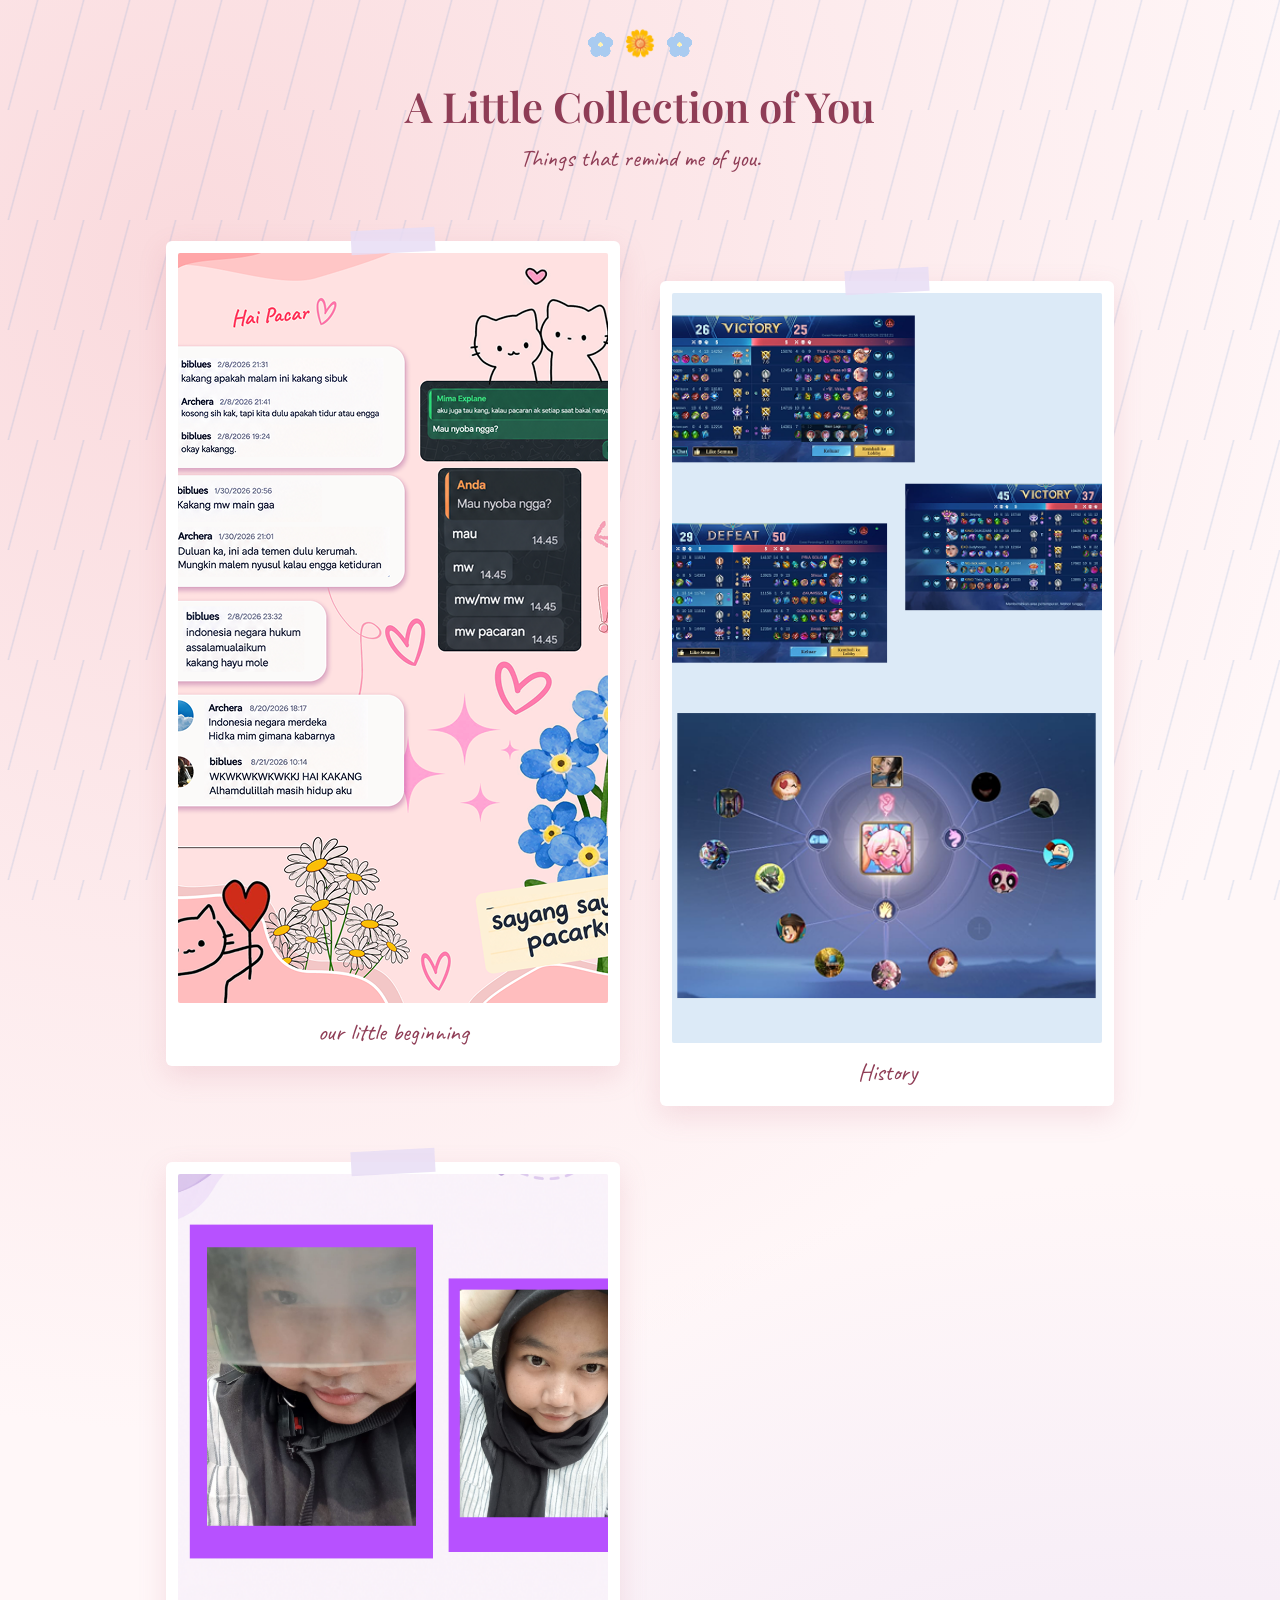
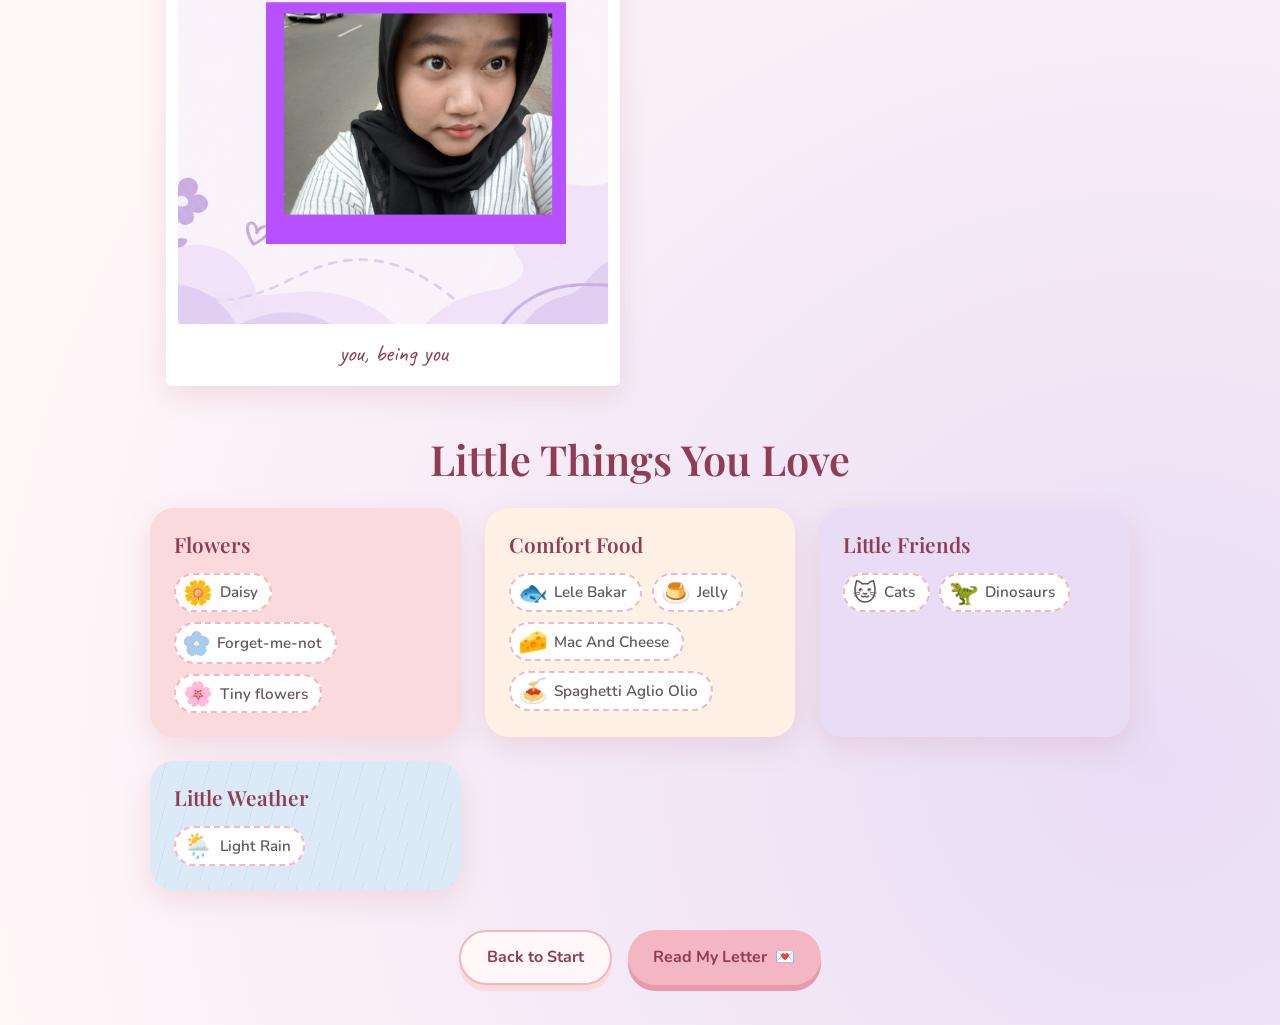
==== gallery.html @ 7f730417 "upload" ====
<!DOCTYPE html>
<html lang="en">
<head>
<meta charset="utf-8">
<meta name="viewport" content="width=device-width, initial-scale=1">
<link rel="preconnect" href="https://fonts.googleapis.com">
<link rel="preconnect" href="https://fonts.gstatic.com" crossorigin>
<link href="https://fonts.googleapis.com/css2?family=Caveat:wght@500;600&family=Nunito:wght@400;600;700&family=Playfair+Display:wght@500;600&display=swap" rel="stylesheet">
<link rel="stylesheet" href="css/style.css">
<title>A Little Collection of You</title>
</head>
<body>
<div class="rain" aria-hidden="true"></div>
<div class="petals" aria-hidden="true">
<span class="petal" style="--x:8%;--d:11s;--delay:0s"></span><span class="petal" style="--x:22%;--d:14s;--delay:3s"></span>
<span class="petal" style="--x:38%;--d:12s;--delay:6s"></span><span class="petal" style="--x:55%;--d:15s;--delay:1s"></span>
<span class="petal" style="--x:68%;--d:10s;--delay:4s"></span><span class="petal" style="--x:80%;--d:13s;--delay:7s"></span>
<span class="petal" style="--x:92%;--d:12s;--delay:2s"></span><span class="petal" style="--x:46%;--d:16s;--delay:9s"></span>
</div>
<main class="page" style="justify-content:flex-start">
  <header class="head wide">
    <div class="flower-row" aria-hidden="true"><span class="fmn"></span><span class="sway">🌼</span><span class="fmn"></span></div>
    <h1 class="title rise">A Little Collection of You</h1>
    <p class="hand rise" style="--t:.4s">Things that remind me of you.</p>
  </header>

  <!-- Ganti foto: taruh file dengan nama yang sama di assets/images/ dan edit caption/alt -->
  <ul class="polaroids wide">
    <li><figure class="polaroid rise" style="--t:.3s"><img src="assets/images/photo-1.png" alt="Foto kenangan pertama (ganti dengan deskripsi foto)" width="600" height="750"><figcaption>our little beginning</figcaption></figure></li>
    <li><figure class="polaroid rise" style="--t:.6s"><img src="assets/images/photo-2.png" alt="Foto kenangan kedua (ganti dengan deskripsi foto)" width="600" height="750"><figcaption>History</figcaption></figure></li>
    <li><figure class="polaroid rise" style="--t:.9s"><img src="assets/images/photo-3.png" alt="Foto kenangan ketiga (ganti dengan deskripsi foto)" width="600" height="750"><figcaption>you, being you</figcaption></figure></li>
    <!-- <li><figure class="polaroid rise" style="--t:1.2s"><img src="assets/images/photo-4.jpg" alt="Foto kenangan keempat (ganti dengan deskripsi foto)" width="600" height="750"><figcaption>my favorite day</figcaption></figure></li> -->
  </ul>

  <section class="wide" aria-labelledby="loves">
    <h2 id="loves" class="title" style="text-align:center;margin-bottom:var(--s3)">Little Things You Love</h2>
    <div class="loves">
      <article class="love flowers">
        <h3>Flowers</h3>
        <ul class="stickers">
          <li class="sticker"><span class="em">🌼</span>Daisy</li>
          <li class="sticker"><span class="fmn"></span>Forget-me-not</li>
          <li class="sticker"><span class="em">🌸</span>Tiny flowers</li>
        </ul>
      </article>
      <article class="love food">
        <h3>Comfort Food</h3>
        <ul class="stickers">
          <li class="sticker"><span class="em">🐟</span>Lele Bakar</li>
          <li class="sticker"><span class="em">🍮</span>Jelly</li>
          <li class="sticker"><span class="em">🧀</span>Mac And Cheese</li>
          <li class="sticker"><span class="em">🍝</span>Spaghetti Aglio Olio</li>
        </ul>
      </article>
      <article class="love friends">
        <h3>Little Friends</h3>
        <ul class="stickers">
          <li class="sticker"><span class="em">🐱</span>Cats</li>
          <li class="sticker"><span class="em">🦖</span>Dinosaurs</li>
        </ul>
      </article>
      <article class="love weather">
        <div class="mini-rain" aria-hidden="true"></div>
        <h3>Little Weather</h3>
        <ul class="stickers">
          <li class="sticker"><span class="em">🌦️</span>Light Rain</li>
        </ul>
      </article>
    </div>
  </section>

  <nav class="nav" aria-label="Page navigation">
    <a class="btn ghost" href="index.html">Back to Start</a>
    <a class="btn" href="letter.html">Read My Letter <span class="heart" aria-hidden="true">💌</span></a>
  </nav>
</main>
</body>
</html>
---- css/style.css ----
/* A Little Garden of Love — style.css (HTML + CSS only) */
:root{
  --bg:#FFF7F8; --pink:#F4B6C2; --soft:#FADADD; --cream:#FFF1E6;
  --lav:#E8DDF5; --blue:#DCEAF7; --sage:#DDE8D5; --text:#66545B; --rose:#8F3D56;
  --f-head:"Playfair Display",Georgia,serif;
  --f-body:"Nunito",system-ui,-apple-system,"Segoe UI",sans-serif;
  --f-hand:"Caveat","Segoe Print","Comic Sans MS",cursive;
  --s1:.5rem; --s2:1rem; --s3:1.5rem; --s4:2.5rem; --radius:24px;
  --shadow:0 10px 28px rgba(201,111,134,.18);
}
*,*::before,*::after{box-sizing:border-box}
html{scroll-behavior:smooth}
body{margin:0;min-height:100dvh;font-family:var(--f-body);color:var(--text);line-height:1.6;
  background:radial-gradient(circle at 15% 10%,var(--soft),transparent 45%),
             radial-gradient(circle at 90% 90%,var(--lav),transparent 45%),var(--bg);
  overflow-x:hidden}
h1,h2,h3{font-family:var(--f-head);font-weight:600;line-height:1.2;margin:0 0 var(--s1)}
p{margin:0 0 var(--s2)}
a{color:var(--rose)}
:focus-visible{outline:3px solid var(--rose);outline-offset:3px;border-radius:8px}
.hand{font-family:var(--f-hand);font-size:1.5rem;color:var(--rose)}

/* ---------- Layout ---------- */
.page{position:relative;z-index:1;min-height:100dvh;display:flex;flex-direction:column;align-items:center;
  justify-content:center;padding:var(--s3) var(--s2) var(--s4);gap:var(--s3)}
.card{position:relative;width:min(100%,640px);padding:var(--s4) var(--s3);text-align:center;
  background:var(--cream);border:3px solid var(--pink);border-radius:var(--radius);box-shadow:var(--shadow);
  background-image:repeating-linear-gradient(45deg,rgba(255,255,255,.35) 0 2px,transparent 2px 6px)}
.card::after{content:"";position:absolute;inset:8px;border:2px dashed var(--soft);border-radius:calc(var(--radius) - 8px);pointer-events:none}
.card>*{position:relative;z-index:1}

/* ---------- Flowers ---------- */
.fmn{display:inline-block;width:1.7rem;aspect-ratio:1;flex:none;
  background:radial-gradient(circle at 50% 50%,#FFF3B0 0 11%,transparent 12%),
    radial-gradient(circle at 50% 24%,#A9CBF0 0 21%,transparent 22%),
    radial-gradient(circle at 76% 43%,#A9CBF0 0 21%,transparent 22%),
    radial-gradient(circle at 66% 74%,#A9CBF0 0 21%,transparent 22%),
    radial-gradient(circle at 34% 74%,#A9CBF0 0 21%,transparent 22%),
    radial-gradient(circle at 24% 43%,#A9CBF0 0 21%,transparent 22%)}
.flower-row{display:flex;justify-content:center;align-items:center;gap:.6rem;font-size:1.6rem;margin:0 0 var(--s2)}
.corner{position:absolute;z-index:2;font-size:2rem;line-height:1;display:flex;gap:2px;transform-origin:50% 100%}
.corner.tl{top:-14px;left:-6px}.corner.tr{top:-14px;right:-6px}
.corner.bl{bottom:-12px;left:-6px}.corner.br{bottom:-12px;right:-6px}
.sway{animation:sway 5s ease-in-out infinite;transform-origin:50% 100%}
.float{animation:float 6s ease-in-out infinite}
.wiggle{animation:wiggle 4s ease-in-out infinite}
.deco{display:inline-block;font-size:1.8rem}

/* ---------- Text & buttons ---------- */
.kicker{font-family:var(--f-hand);font-size:1.6rem;color:var(--rose)}
.title{font-size:clamp(1.7rem,6.5vw,2.6rem);color:var(--rose)}
.lead{font-size:1.05rem;max-width:34ch;margin-inline:auto}
.btn{display:inline-flex;align-items:center;gap:.5rem;margin-top:var(--s2);padding:.8rem 1.6rem;
  background:var(--pink);color:var(--rose);font-weight:700;text-decoration:none;border-radius:999px;
  box-shadow:0 6px 0 #e79aab;transition:transform .25s,box-shadow .25s}
.btn:hover,.btn:focus-visible{transform:translateY(-4px);box-shadow:0 10px 0 #e79aab}
.btn .heart{display:inline-block;animation:beat 1.6s ease-in-out infinite}
.btn.ghost{background:var(--bg);box-shadow:0 6px 0 var(--soft);border:2px solid var(--pink)}
.nav{display:flex;flex-wrap:wrap;gap:var(--s2);justify-content:center}

/* ---------- Gallery ---------- */
.wide{width:min(100%,980px)}
.head{text-align:center}
.polaroids{display:grid;gap:var(--s4) var(--s3);grid-template-columns:1fr;padding:var(--s3) var(--s2);margin:0;list-style:none}
.polaroid{--r:-2deg;position:relative;margin:0;padding:12px 12px 14px;background:#fff;border-radius:6px;
  box-shadow:var(--shadow);transform:rotate(var(--r));transition:transform .3s,box-shadow .3s}
.polaroids li:nth-child(even) .polaroid{--r:2.5deg}.polaroids li:nth-child(3) .polaroid{--r:-1deg}.polaroids li:nth-child(4) .polaroid{--r:3deg}
.polaroid:hover{transform:rotate(var(--r)) translateY(-8px);box-shadow:0 16px 34px rgba(201,111,134,.28)}
.polaroid::before{content:"";position:absolute;top:-12px;left:50%;width:84px;height:24px;translate:-50% 0;
  background:rgba(232,221,245,.85);transform:rotate(-3deg)}
.polaroid img{display:block;width:100%;aspect-ratio:4/5;object-fit:cover;background:var(--soft);border-radius:2px}
.polaroid figcaption{font-family:var(--f-hand);font-size:1.5rem;text-align:center;padding-top:10px;color:var(--rose)}
.loves{display:grid;gap:var(--s3);grid-template-columns:repeat(auto-fit,minmax(250px,1fr))}
.love{position:relative;padding:var(--s3);border-radius:var(--radius);box-shadow:var(--shadow);overflow:hidden;transition:transform .3s}
.love:hover{transform:translateY(-6px)}
.love h3{font-size:1.3rem;color:var(--rose);position:relative}
.love.flowers{background:var(--soft)}.love.food{background:var(--cream)}
.love.friends{background:var(--lav)}.love.weather{background:var(--blue)}
.stickers{position:relative;display:flex;flex-wrap:wrap;gap:.6rem;list-style:none;margin:var(--s2) 0 0;padding:0}
.sticker{display:flex;align-items:center;gap:.4rem;padding:.35rem .8rem .35rem .45rem;background:#fff;
  border:2px dashed var(--pink);border-radius:999px;font-weight:600;font-size:.95rem}
.sticker .em{font-size:1.5rem;line-height:1}
.love .sticker:nth-child(odd){animation:wiggle 5s ease-in-out infinite}
.love .sticker:nth-child(even){animation:wiggle 6s ease-in-out -2s infinite}
.mini-rain{position:absolute;inset:0;opacity:.5;pointer-events:none;
  background:linear-gradient(105deg,transparent 48%,rgba(120,160,210,.45) 50%,transparent 52%) 0 0/22px 40px;
  animation:rain 1.2s linear infinite}

/* ---------- Letter ---------- */
.letter{width:min(100%,640px);text-align:left;padding:var(--s3) var(--s2) var(--s3) 3.2rem;background-color:#fffdf9;
  background-image:repeating-linear-gradient(transparent 0 33px,rgba(169,203,240,.55) 33px 34px);
  line-height:34px;border-radius:var(--radius);border:3px solid var(--pink);box-shadow:var(--shadow);position:relative}
.letter::before{content:"";position:absolute;top:0;bottom:0;left:2.4rem;border-left:2px solid rgba(244,182,194,.8)}
.letter h1{font-size:clamp(1.6rem,6vw,2.3rem);line-height:1.3;color:var(--rose);text-align:center;margin:0 0 var(--s1)}
.letter .body{font-family:var(--f-hand);font-size:1.45rem}
.letter .body p{margin:0}
.sign{font-family:var(--f-hand);font-size:1.7rem;color:var(--rose);margin-top:var(--s2)}
.perch{position:absolute;font-size:2rem;line-height:1}
.perch.cat{top:-26px;right:18px}.perch.dino{bottom:-22px;left:22px}

/* ---------- Background effects ---------- */
.rain{position:fixed;inset:0;z-index:0;pointer-events:none;opacity:.4;
  background:linear-gradient(105deg,transparent 48%,rgba(120,160,210,.5) 50%,transparent 52%) 0 0/46px 110px;
  animation:rain 1.8s linear infinite}
.petals{position:fixed;inset:0;z-index:0;pointer-events:none;overflow:hidden}
.petal{position:absolute;top:-6%;left:var(--x);width:12px;height:16px;background:var(--pink);
  border-radius:80% 0 80% 0;opacity:.8;animation:fall var(--d) linear var(--delay) infinite}
.petal:nth-child(3n){background:var(--lav)}.petal:nth-child(4n){background:var(--soft);width:9px;height:12px}

/* ---------- Entrance ---------- */
.rise{opacity:0;animation:rise .9s ease forwards;animation-delay:var(--t,0s)}

/* ---------- Keyframes ---------- */
@keyframes sway{0%,100%{transform:rotate(-6deg)}50%{transform:rotate(6deg)}}
@keyframes float{0%,100%{transform:translateY(0)}50%{transform:translateY(-10px)}}
@keyframes wiggle{0%,100%{transform:rotate(-3deg)}50%{transform:rotate(3deg)}}
@keyframes beat{0%,100%{transform:scale(1)}50%{transform:scale(1.25)}}
@keyframes rise{from{opacity:0;transform:translateY(14px)}to{opacity:1;transform:none}}
@keyframes rain{to{background-position:-23px 110px}}
@keyframes fall{0%{transform:translate(0,0) rotate(0)}50%{transform:translate(30px,55vh) rotate(180deg)}
  100%{transform:translate(-20px,112vh) rotate(360deg)}}

/* ---------- Larger screens ---------- */
@media (min-width:640px){
  .card{padding:3.5rem 3rem}
  .polaroids{grid-template-columns:repeat(2,1fr)}
  .polaroids li:nth-child(even){margin-top:var(--s4)}
  .letter{padding:var(--s4) var(--s4) var(--s4) 4.6rem}
  .letter::before{left:3.6rem}
}
@media (min-width:960px){.polaroids{gap:3.5rem 2.5rem}}

/* ---------- Reduced motion ---------- */
@media (prefers-reduced-motion:reduce){
  *,*::before,*::after{animation:none!important;transition:none!important}
  .rise{opacity:1}.petals,.rain,.mini-rain{display:none}
}
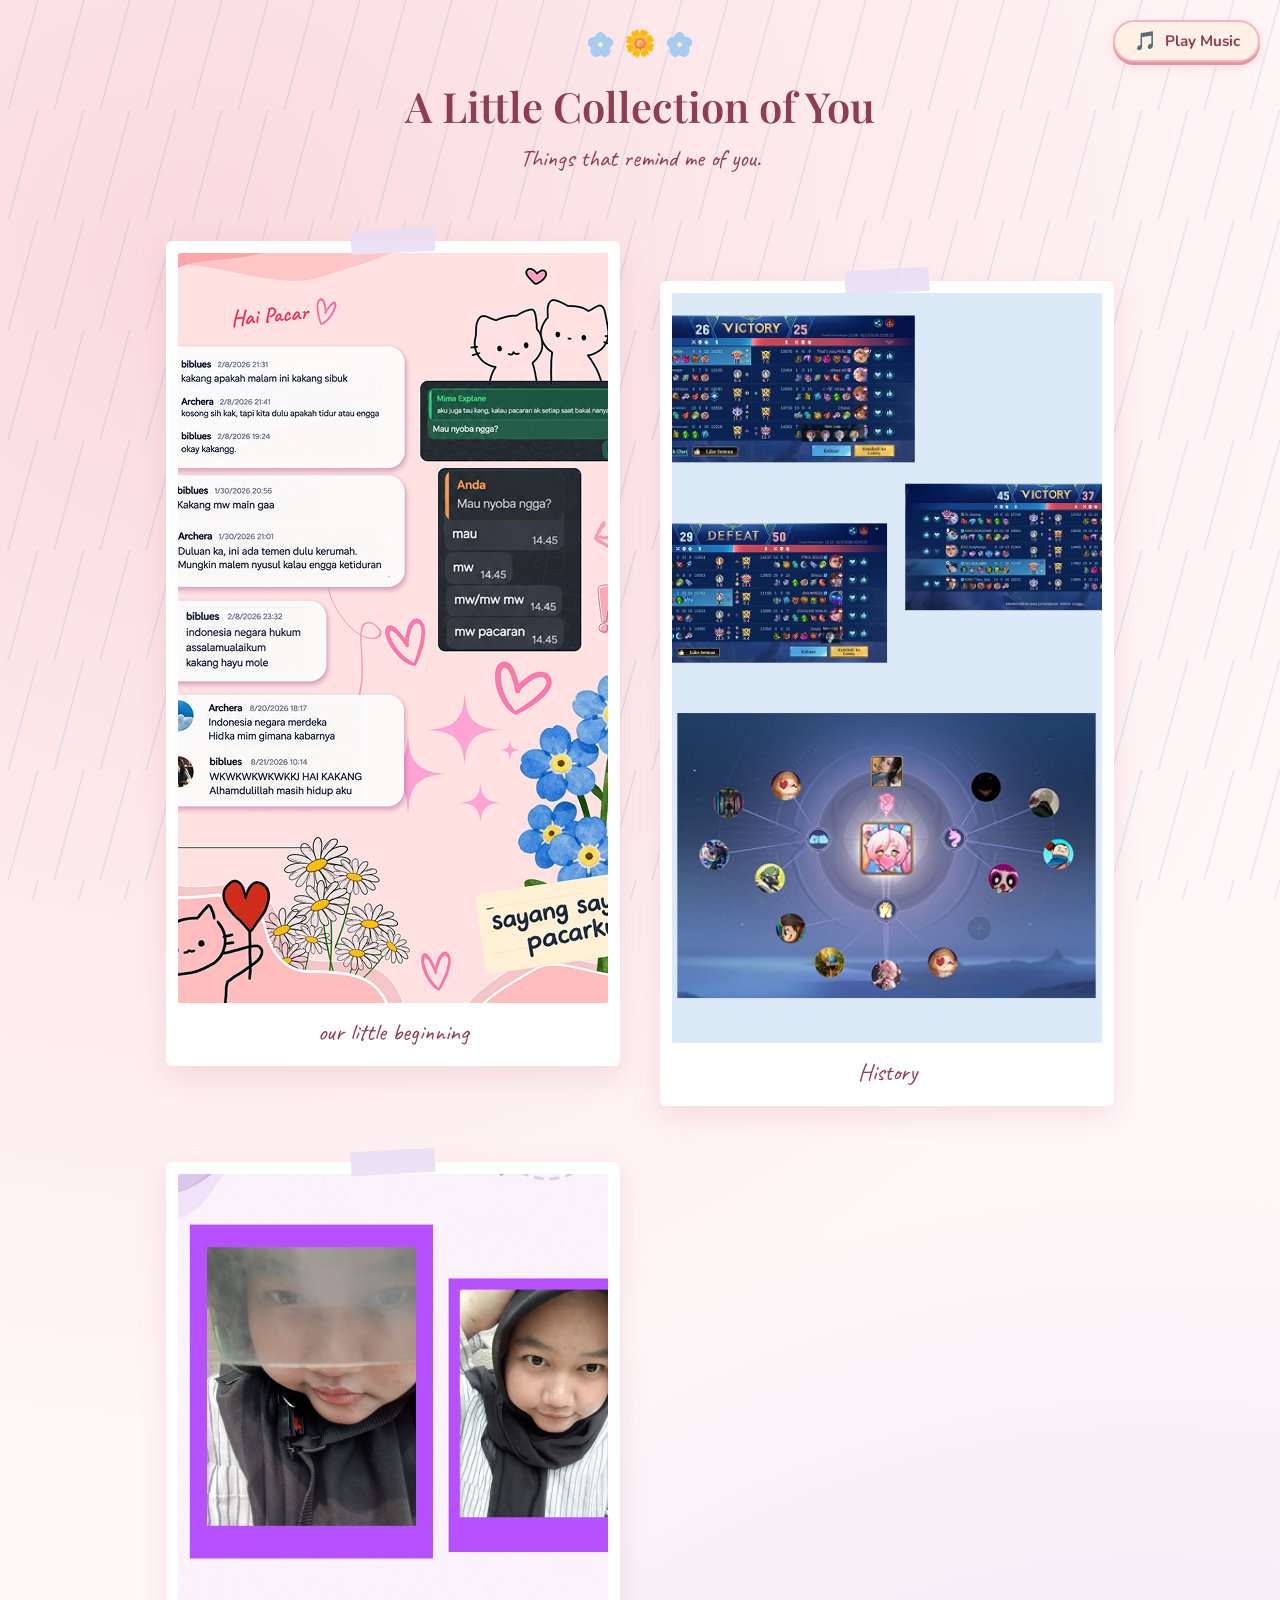
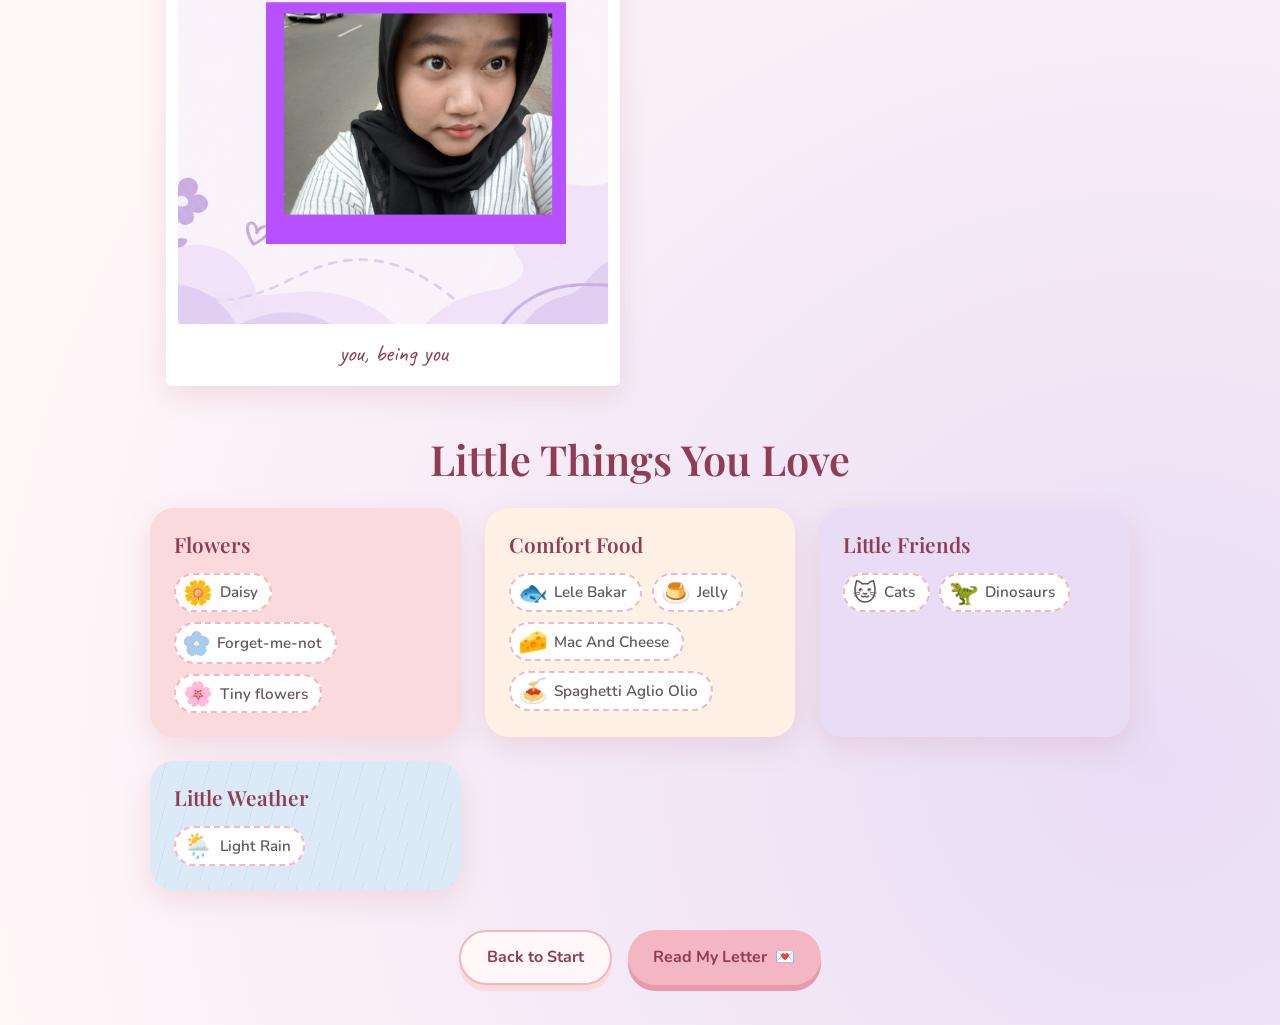
==== commit 993de1b3: "music" ====
--- a/gallery.html
+++ b/gallery.html
@@ -1,78 +1,86 @@
 <!DOCTYPE html>
 <html lang="en">
-<head>
-<meta charset="utf-8">
-<meta name="viewport" content="width=device-width, initial-scale=1">
-<link rel="preconnect" href="https://fonts.googleapis.com">
-<link rel="preconnect" href="https://fonts.gstatic.com" crossorigin>
-<link href="https://fonts.googleapis.com/css2?family=Caveat:wght@500;600&family=Nunito:wght@400;600;700&family=Playfair+Display:wght@500;600&display=swap" rel="stylesheet">
-<link rel="stylesheet" href="css/style.css">
-<title>A Little Collection of You</title>
-</head>
-<body>
-<div class="rain" aria-hidden="true"></div>
-<div class="petals" aria-hidden="true">
-<span class="petal" style="--x:8%;--d:11s;--delay:0s"></span><span class="petal" style="--x:22%;--d:14s;--delay:3s"></span>
-<span class="petal" style="--x:38%;--d:12s;--delay:6s"></span><span class="petal" style="--x:55%;--d:15s;--delay:1s"></span>
-<span class="petal" style="--x:68%;--d:10s;--delay:4s"></span><span class="petal" style="--x:80%;--d:13s;--delay:7s"></span>
-<span class="petal" style="--x:92%;--d:12s;--delay:2s"></span><span class="petal" style="--x:46%;--d:16s;--delay:9s"></span>
-</div>
-<main class="page" style="justify-content:flex-start">
-  <header class="head wide">
-    <div class="flower-row" aria-hidden="true"><span class="fmn"></span><span class="sway">🌼</span><span class="fmn"></span></div>
-    <h1 class="title rise">A Little Collection of You</h1>
-    <p class="hand rise" style="--t:.4s">Things that remind me of you.</p>
-  </header>
+  <head>
+    <meta charset="utf-8">
+    <meta name="viewport" content="width=device-width, initial-scale=1">
+    <link rel="preconnect" href="https://fonts.googleapis.com">
+    <link rel="preconnect" href="https://fonts.gstatic.com" crossorigin>
+    <link href="https://fonts.googleapis.com/css2?family=Caveat:wght@500;600&family=Nunito:wght@400;600;700&family=Playfair+Display:wght@500;600&display=swap" rel="stylesheet">
+    <link rel="stylesheet" href="css/style.css">
+    <title>A Little Collection of You</title>
+  </head>
+  <body>
+    <audio id="backgroundMusic" loop preload="auto">
+        <source src="assets/music/background-music.mp3" type="audio/mpeg">
+    </audio>
+    <button id="musicButton" class="music-toggle" type="button" aria-label="Play background music">
+      <span class="music-icon" aria-hidden="true">🎵</span>
+      <span class="music-label">Play Music</span>
+    </button>
+    <div class="rain" aria-hidden="true"></div>
+    <div class="petals" aria-hidden="true">
+    <span class="petal" style="--x:8%;--d:11s;--delay:0s"></span><span class="petal" style="--x:22%;--d:14s;--delay:3s"></span>
+    <span class="petal" style="--x:38%;--d:12s;--delay:6s"></span><span class="petal" style="--x:55%;--d:15s;--delay:1s"></span>
+    <span class="petal" style="--x:68%;--d:10s;--delay:4s"></span><span class="petal" style="--x:80%;--d:13s;--delay:7s"></span>
+    <span class="petal" style="--x:92%;--d:12s;--delay:2s"></span><span class="petal" style="--x:46%;--d:16s;--delay:9s"></span>
+    </div>
+    <main class="page" style="justify-content:flex-start">
+      <header class="head wide">
+        <div class="flower-row" aria-hidden="true"><span class="fmn"></span><span class="sway">🌼</span><span class="fmn"></span></div>
+        <h1 class="title rise">A Little Collection of You</h1>
+        <p class="hand rise" style="--t:.4s">Things that remind me of you.</p>
+      </header>
 
-  <!-- Ganti foto: taruh file dengan nama yang sama di assets/images/ dan edit caption/alt -->
-  <ul class="polaroids wide">
-    <li><figure class="polaroid rise" style="--t:.3s"><img src="assets/images/photo-1.png" alt="Foto kenangan pertama (ganti dengan deskripsi foto)" width="600" height="750"><figcaption>our little beginning</figcaption></figure></li>
-    <li><figure class="polaroid rise" style="--t:.6s"><img src="assets/images/photo-2.png" alt="Foto kenangan kedua (ganti dengan deskripsi foto)" width="600" height="750"><figcaption>History</figcaption></figure></li>
-    <li><figure class="polaroid rise" style="--t:.9s"><img src="assets/images/photo-3.png" alt="Foto kenangan ketiga (ganti dengan deskripsi foto)" width="600" height="750"><figcaption>you, being you</figcaption></figure></li>
-    <!-- <li><figure class="polaroid rise" style="--t:1.2s"><img src="assets/images/photo-4.jpg" alt="Foto kenangan keempat (ganti dengan deskripsi foto)" width="600" height="750"><figcaption>my favorite day</figcaption></figure></li> -->
-  </ul>
+      <!-- Ganti foto: taruh file dengan nama yang sama di assets/images/ dan edit caption/alt -->
+      <ul class="polaroids wide">
+        <li><figure class="polaroid rise" style="--t:.3s"><img src="assets/images/photo-1.png" alt="Foto kenangan pertama (ganti dengan deskripsi foto)" width="600" height="750"><figcaption>our little beginning</figcaption></figure></li>
+        <li><figure class="polaroid rise" style="--t:.6s"><img src="assets/images/photo-2.png" alt="Foto kenangan kedua (ganti dengan deskripsi foto)" width="600" height="750"><figcaption>History</figcaption></figure></li>
+        <li><figure class="polaroid rise" style="--t:.9s"><img src="assets/images/photo-3.png" alt="Foto kenangan ketiga (ganti dengan deskripsi foto)" width="600" height="750"><figcaption>you, being you</figcaption></figure></li>
+        <!-- <li><figure class="polaroid rise" style="--t:1.2s"><img src="assets/images/photo-4.jpg" alt="Foto kenangan keempat (ganti dengan deskripsi foto)" width="600" height="750"><figcaption>my favorite day</figcaption></figure></li> -->
+      </ul>
 
-  <section class="wide" aria-labelledby="loves">
-    <h2 id="loves" class="title" style="text-align:center;margin-bottom:var(--s3)">Little Things You Love</h2>
-    <div class="loves">
-      <article class="love flowers">
-        <h3>Flowers</h3>
-        <ul class="stickers">
-          <li class="sticker"><span class="em">🌼</span>Daisy</li>
-          <li class="sticker"><span class="fmn"></span>Forget-me-not</li>
-          <li class="sticker"><span class="em">🌸</span>Tiny flowers</li>
-        </ul>
-      </article>
-      <article class="love food">
-        <h3>Comfort Food</h3>
-        <ul class="stickers">
-          <li class="sticker"><span class="em">🐟</span>Lele Bakar</li>
-          <li class="sticker"><span class="em">🍮</span>Jelly</li>
-          <li class="sticker"><span class="em">🧀</span>Mac And Cheese</li>
-          <li class="sticker"><span class="em">🍝</span>Spaghetti Aglio Olio</li>
-        </ul>
-      </article>
-      <article class="love friends">
-        <h3>Little Friends</h3>
-        <ul class="stickers">
-          <li class="sticker"><span class="em">🐱</span>Cats</li>
-          <li class="sticker"><span class="em">🦖</span>Dinosaurs</li>
-        </ul>
-      </article>
-      <article class="love weather">
-        <div class="mini-rain" aria-hidden="true"></div>
-        <h3>Little Weather</h3>
-        <ul class="stickers">
-          <li class="sticker"><span class="em">🌦️</span>Light Rain</li>
-        </ul>
-      </article>
-    </div>
-  </section>
+      <section class="wide" aria-labelledby="loves">
+        <h2 id="loves" class="title" style="text-align:center;margin-bottom:var(--s3)">Little Things You Love</h2>
+        <div class="loves">
+          <article class="love flowers">
+            <h3>Flowers</h3>
+            <ul class="stickers">
+              <li class="sticker"><span class="em">🌼</span>Daisy</li>
+              <li class="sticker"><span class="fmn"></span>Forget-me-not</li>
+              <li class="sticker"><span class="em">🌸</span>Tiny flowers</li>
+            </ul>
+          </article>
+          <article class="love food">
+            <h3>Comfort Food</h3>
+            <ul class="stickers">
+              <li class="sticker"><span class="em">🐟</span>Lele Bakar</li>
+              <li class="sticker"><span class="em">🍮</span>Jelly</li>
+              <li class="sticker"><span class="em">🧀</span>Mac And Cheese</li>
+              <li class="sticker"><span class="em">🍝</span>Spaghetti Aglio Olio</li>
+            </ul>
+          </article>
+          <article class="love friends">
+            <h3>Little Friends</h3>
+            <ul class="stickers">
+              <li class="sticker"><span class="em">🐱</span>Cats</li>
+              <li class="sticker"><span class="em">🦖</span>Dinosaurs</li>
+            </ul>
+          </article>
+          <article class="love weather">
+            <div class="mini-rain" aria-hidden="true"></div>
+            <h3>Little Weather</h3>
+            <ul class="stickers">
+              <li class="sticker"><span class="em">🌦️</span>Light Rain</li>
+            </ul>
+          </article>
+        </div>
+      </section>
 
-  <nav class="nav" aria-label="Page navigation">
-    <a class="btn ghost" href="index.html">Back to Start</a>
-    <a class="btn" href="letter.html">Read My Letter <span class="heart" aria-hidden="true">💌</span></a>
-  </nav>
-</main>
-</body>
-</html>
+      <nav class="nav" aria-label="Page navigation">
+        <a class="btn ghost" href="index.html">Back to Start</a>
+        <a class="btn" href="letter.html">Read My Letter <span class="heart" aria-hidden="true">💌</span></a>
+      </nav>
+    </main>
+    <script src="js/music.js"></script>
+  </body>
+</html>
--- a/css/style.css
+++ b/css/style.css
@@ -57,6 +57,66 @@
 .btn .heart{display:inline-block;animation:beat 1.6s ease-in-out infinite}
 .btn.ghost{background:var(--bg);box-shadow:0 6px 0 var(--soft);border:2px solid var(--pink)}
 .nav{display:flex;flex-wrap:wrap;gap:var(--s2);justify-content:center}
+
+/* ---------- Music Control Button ---------- */
+#musicButton, .music-toggle {
+  position: fixed;
+  top: 1.25rem;
+  right: 1.25rem;
+  z-index: 9999;
+  display: inline-flex;
+  align-items: center;
+  gap: 0.5rem;
+  padding: 0.55rem 1.15rem;
+  background: var(--cream);
+  color: var(--rose);
+  font-family: var(--f-body);
+  font-size: 0.95rem;
+  font-weight: 700;
+  border: 2px solid var(--pink);
+  border-radius: 999px;
+  box-shadow: 0 4px 12px rgba(201, 111, 134, 0.18), 0 3px 0 #e79aab;
+  cursor: pointer;
+  transition: transform 0.2s ease, box-shadow 0.2s ease, background-color 0.2s ease, border-color 0.2s ease;
+  user-select: none;
+  -webkit-user-select: none;
+}
+#musicButton:hover, .music-toggle:hover {
+  transform: translateY(-2px);
+  box-shadow: 0 6px 16px rgba(201, 111, 134, 0.25), 0 5px 0 #e79aab;
+  background: #ffffff;
+}
+#musicButton:active, .music-toggle:active {
+  transform: translateY(2px);
+  box-shadow: 0 2px 4px rgba(201, 111, 134, 0.2), 0 1px 0 #e79aab;
+}
+.music-toggle .music-icon {
+  display: inline-block;
+  font-size: 1.15rem;
+  line-height: 1;
+  transition: transform 0.2s ease;
+}
+.music-toggle.is-playing {
+  background: var(--soft);
+  border-color: var(--pink);
+}
+.music-toggle.is-playing .music-icon {
+  animation: musicBeat 1.4s ease-in-out infinite;
+}
+@keyframes musicBeat {
+  0%, 100% { transform: scale(1) rotate(0deg); }
+  25% { transform: scale(1.18) rotate(-8deg); }
+  75% { transform: scale(1.18) rotate(8deg); }
+}
+@media (max-width: 480px) {
+  #musicButton, .music-toggle {
+    top: 0.8rem;
+    right: 0.8rem;
+    padding: 0.45rem 0.85rem;
+    font-size: 0.85rem;
+    gap: 0.35rem;
+  }
+}
 
 /* ---------- Gallery ---------- */
 .wide{width:min(100%,980px)}
@@ -134,4 +194,5 @@
 @media (prefers-reduced-motion:reduce){
   *,*::before,*::after{animation:none!important;transition:none!important}
   .rise{opacity:1}.petals,.rain,.mini-rain{display:none}
+  .music-toggle.is-playing .music-icon{animation:none!important}
 }
